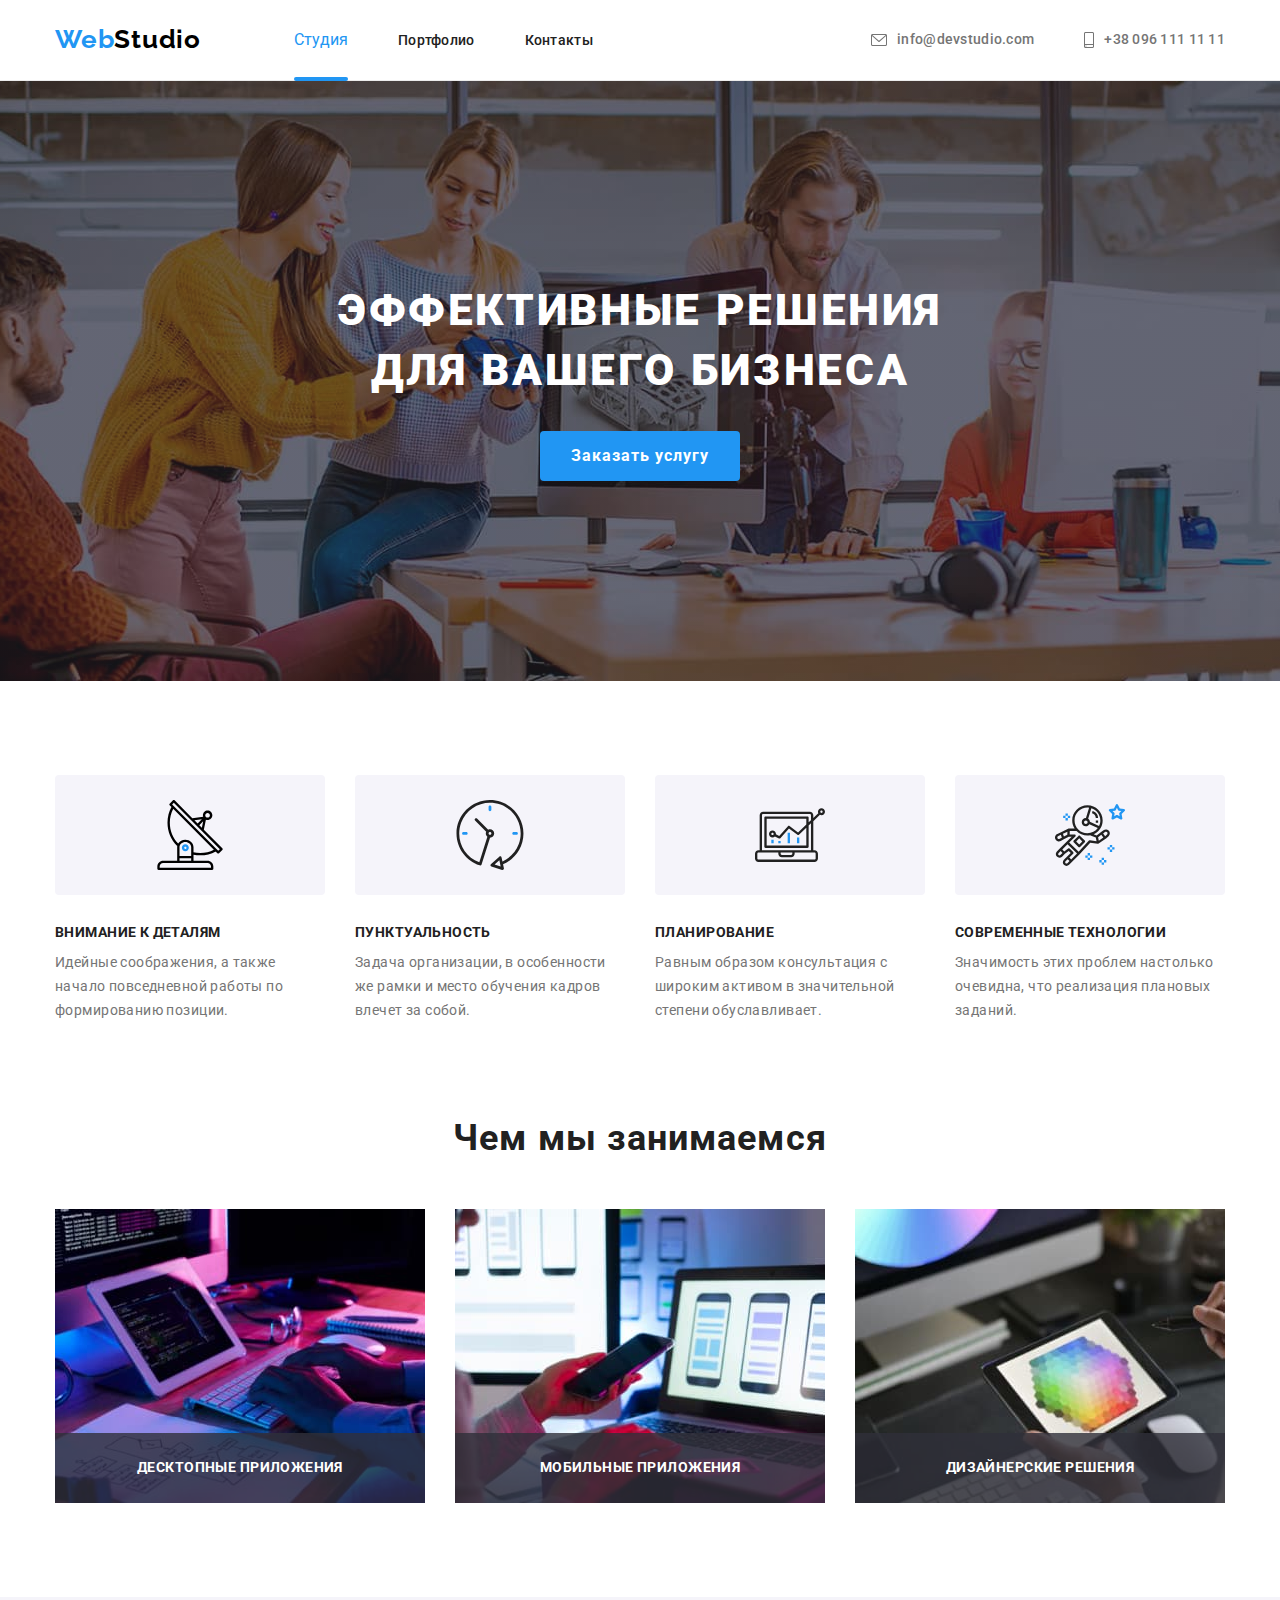
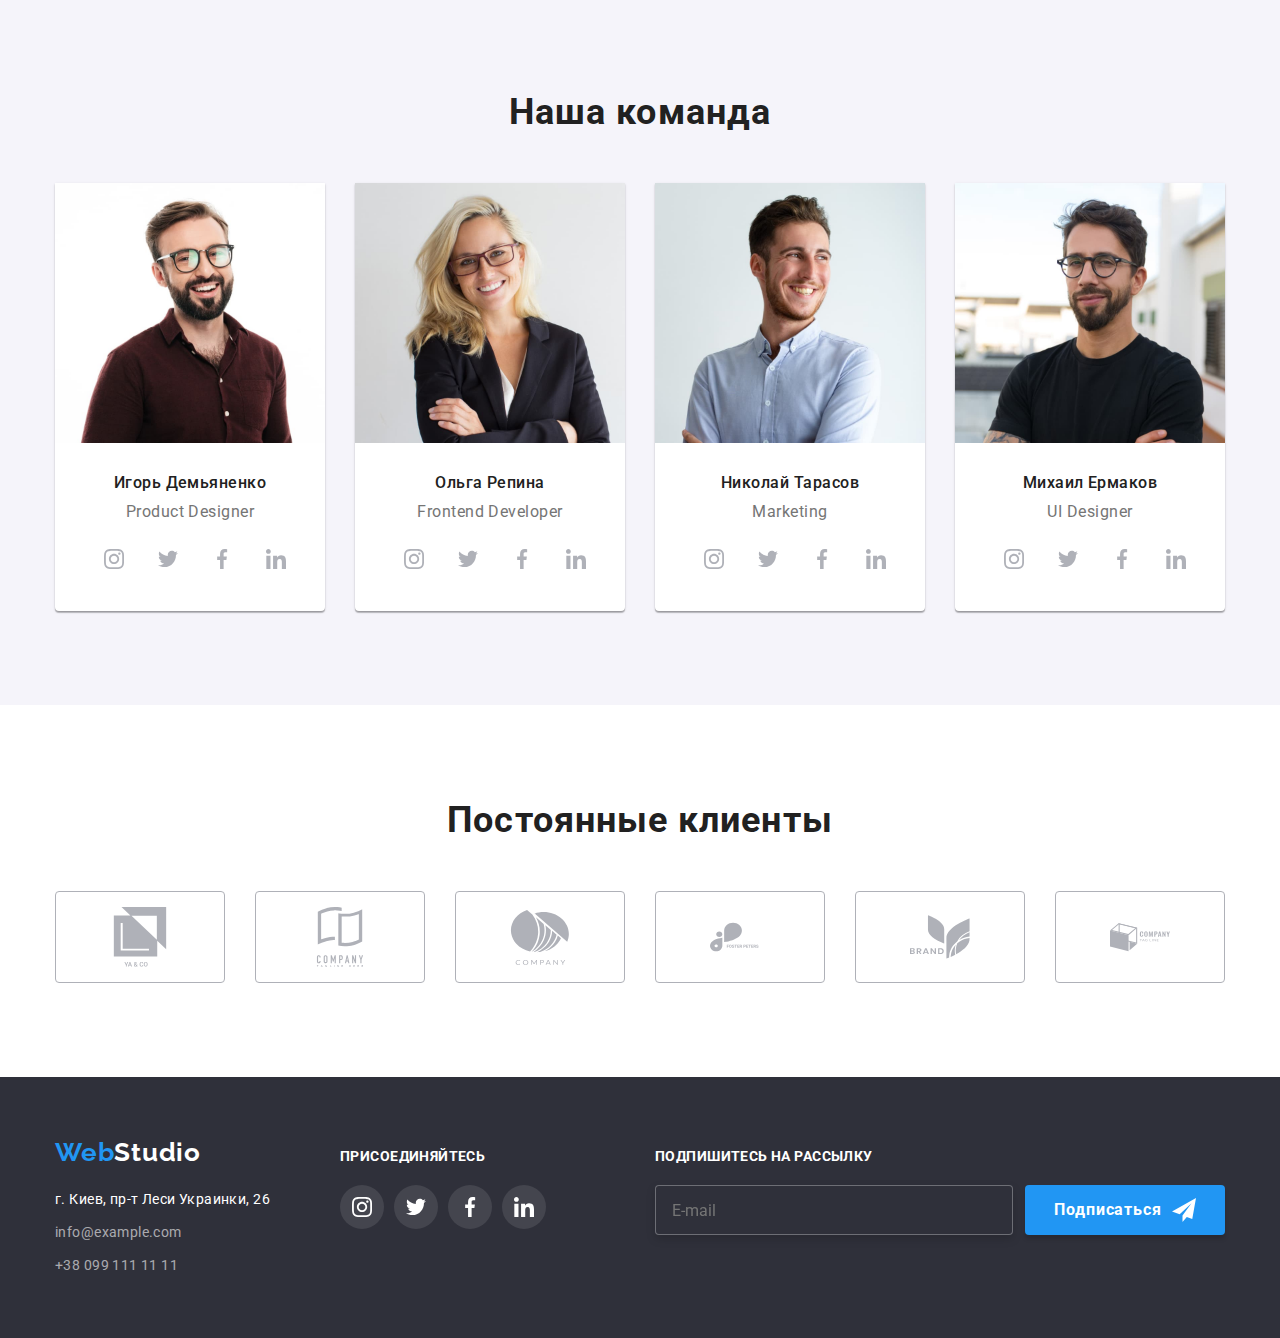
==== index.html @ eb30d634 "Домашнє завдання №6" ====
<!DOCTYPE html>
<html lang="ru">
<head>
    <meta charset="UTF-8">
    <meta http-equiv="X-UA-Compatible" content="IE=edge">
    <meta name="viewport" content="width=device-width, initial-scale=1.0">
    <link rel="preconnect" href="https://fonts.googleapis.com">
    <link rel="preconnect" href="https://fonts.gstatic.com" crossorigin>
    <link
        href="https://fonts.googleapis.com/css2?family=Raleway:wght@700&family=Roboto:wght@400;500;700;900&display=swap"
        rel="stylesheet">
    <title>Студия</title>
    <link rel="stylesheet" href="https://cdnjs.cloudflare.com/ajax/libs/modern-normalize/1.1.0/modern-normalize.min.css
        ">
    <link rel="stylesheet" href="./css/ctyle.css">
</head>
<body>
    <header class="header">
        <div class="container">
            <a href="" class="header-logo link">Web<span class="header-logo-studio link">Studio</span></a>
            <nav class="header-nav">
                <ul class="header-list list">
                    <li class="header-item"><a class="header-link-studio link" href="./index.html">Студия</a></li>
                    <li class="header-item"><a class="header-link link" href="./portfolio.html">Портфолио</a></li>
                    <li class="header-item"><a class="header-link link" href="">Контакты</a></li>
                </ul>
            </nav>
            <div class="header-contact">
                <ul class="header-list-contact list">
                    <li class="header-item-contact">
                        <a class="header-email-link link" href="mailto:info@devstudio.com"><svg class="header-email-icon" width="16" height="12">
                            <use href="./images/icons.svg#icon-envelope"></use>
                        </svg>info@devstudio.com</a>
                    </li>
                    <li class="header-item-contact">
                        <a class="header-tel-link link" href="tel:+380961111111"><svg class="header-tel-icon" width="10" height="16">
                            <use href="./images/icons.svg#icon-smartphone"></use>
                        </svg>+38 096 111 11 11</a>
                    </li>
                </ul>
            </div>
        </div>
    </header>
    <main>
        <section class="hero">
            <div class="container-hero">
                <h1 class="hero-slogan">Эффективные решения для вашего бизнеса</h1>
                <button type="button" class="hero-btn pointer" data-modal-open>Заказать услугу</button>
            </div>
        </section>
        <section class="text">
            <div class="container">
                <h2 class="visually-hidden">Наши особенности</h2>
                <ul class="text-list list">
                    <li class="text-item">
                        <div class="text-icon"><svg class="text-icon-svg" width="70" height="70">
                            <use href="./images/icons.svg#icon-antenna"></use>
                        </svg></div>
                        <h3 class="subtitle">Внимание к деталям</h3>
                        <p class="desc">
                            Идейные соображения, а также начало повседневной работы по формированию позиции.
                        </p>
                    </li>
                    <li class="text-item">
                        <div class="text-icon"><svg class="" width="70" height="70">
                            <use href="./images/icons.svg#icon-clock"></use>
                        </svg></div>
                        <h3 class="subtitle">Пунктуальность</h3>
                        <p class="desc">
                            Задача организации, в особенности же рамки и место обучения кадров влечет за собой.
                        </p>
                    </li>
                    <li class="text-item">
                        <div class="text-icon"><svg class="" width="70" height="70">
                            <use href="./images/icons.svg#icon-diagram"></use>
                        </svg></div>
                        <h3 class="subtitle">
                            Планирование
                        </h3>
                        <p class="desc">
                            Равным образом консультация с широким активом в значительной степени обуславливает.
                        </p>
                    </li>
                    <li class="text-item">
                        <div class="text-icon"><svg class="" width="70" height="70">
                            <use href="./images/icons.svg#icon-astronaut"></use>
                        </svg></div>
                        <h3 class="subtitle">
                            Современные технологии
                        </h3>
                        <p class="desc">
                            Значимость этих проблем настолько очевидна, что реализация плановых заданий.
                        </p>
                    </li>
                </ul>
            </div>
        </section>
        <section class="image">
            <div class="container">
                <h2 class="image-title">Чем мы занимаемся</h2>
                <ul class="image-list list">
                    <li class="image-item">
                        <div class="image-wrap">
                        <img src="./images/photo-img-1.jpg" alt="верстка" width="370" height="294">
                        <p class="image-top-text">Десктопные приложения</p>
                        </div>
                    </li>
                    <li class="image-item">
                        <div class="image-wrap">
                        <img src="./images/photo-img-2.jpg" alt="мобльные приложения" width="370" height="294">
                        <p class="image-top-text">Мобильные приложения</p>
                        </div>
                    </li>
                    <li class="image-item">
                        <div class="image-wrap">
                        <img src="./images/photo-img-3.jpg" alt="работа на планшете" width="370" height="294">
                        <p class="image-top-text">Дизайнерские решения</p>
                        </div>
                    </li> 
                </ul>
            </div>
        </section>
        <section class="command">
            <div class="container">
                <h2 class="command-title">Наша команда</h2>
                <ul class="command-list list">
                    <li class="command-item">
                        <img src="./images/photo-igor-img.jpg" alt="Игорь Демьяненко" width="270" height="260">
                        <div class="name-position">
                            <h3 class="name">Игорь Демьяненко</h3>
                            <p class="position" lang="en">Product Designer</p>
                            <ul class="command-soc-list list">
                                <li class="command-soc-item"><a href="" class="command-soc-link link">
                                    <svg class="command-soc-icon" width="20" height="20">
                                        <use href="./images/icons.svg#icon-instagram"></use>
                                    </svg>
                                </a></li>
                                <li class="command-soc-item"><a href="" class="command-soc-link link">
                                    <svg class="command-soc-icon" width="20" height="20">
                                        <use href="./images/icons.svg#icon-twitter"></use>
                                    </svg>
                                </a></li>
                                <li class="command-soc-item"><a href="" class="command-soc-link link">
                                    <svg class="command-soc-icon" width="20" height="20">
                                        <use href="./images/icons.svg#icon-facebook"></use>
                                    </svg>
                                </a></li>
                                <li class="command-soc-item"><a href="" class="command-soc-link link">
                                    <svg class="command-soc-icon" width="20" height="20">
                                        <use href="./images/icons.svg#icon-linkedin"></use>
                                    </svg>
                                </a></li>
                            </ul>
                        </div>
                    </li>
                    <li class="command-item">
                        <img src="./images/photo-olga-img.jpg" alt="Ольга Репина" width="270" height="260">
                        <div class="name-position">
                            <h3 class="name">Ольга Репина</h3>
                            <p class="position" lang="en">Frontend Developer</p>
                            <ul class="command-soc-list list">
                                <li class="command-soc-item"><a href="" class="command-soc-link link">
                                        <svg class="command-soc-icon" width="20" height="20">
                                            <use href="./images/icons.svg#icon-instagram"></use>
                                        </svg>
                                    </a></li>
                                <li class="command-soc-item"><a href="" class="command-soc-link link">
                                        <svg class="command-soc-icon" width="20" height="20">
                                            <use href="./images/icons.svg#icon-twitter"></use>
                                        </svg>
                                    </a></li>
                                <li class="command-soc-item"><a href="" class="command-soc-link link">
                                        <svg class="command-soc-icon" width="20" height="20">
                                            <use href="./images/icons.svg#icon-facebook"></use>
                                        </svg>
                                    </a></li>
                                <li class="command-soc-item"><a href="" class="command-soc-link link">
                                        <svg class="command-soc-icon" width="20" height="20">
                                            <use href="./images/icons.svg#icon-linkedin"></use>
                                        </svg>
                                    </a></li>
                            </ul>
                        </div>
                    </li>
                    <li class="command-item">
                        <img src="./images/photo-nikolaj-img.jpg" alt="Николай Тарасов" width="270" height="260">
                        <div class="name-position">
                            <h3 class="name">Николай Тарасов</h3>
                            <p class="position" lang="en" >Marketing</p>
                            <ul class="command-soc-list list">
                                <li class="command-soc-item"><a href="" class="command-soc-link link">
                                        <svg class="command-soc-icon" width="20" height="20">
                                            <use href="./images/icons.svg#icon-instagram"></use>
                                        </svg>
                                    </a></li>
                                <li class="command-soc-item"><a href="" class="command-soc-link link">
                                        <svg class="command-soc-icon" width="20" height="20">
                                            <use href="./images/icons.svg#icon-twitter"></use>
                                        </svg>
                                    </a></li>
                                <li class="command-soc-item"><a href="" class="command-soc-link link">
                                        <svg class="command-soc-icon" width="20" height="20">
                                            <use href="./images/icons.svg#icon-facebook"></use>
                                        </svg>
                                    </a></li>
                                <li class="command-soc-item"><a href="" class="command-soc-link link">
                                        <svg class="command-soc-icon" width="20" height="20">
                                            <use href="./images/icons.svg#icon-linkedin"></use>
                                        </svg>
                                    </a></li>
                            </ul>
                        </div>
                    </li>
                    <li class="command-item">
                        <img src="./images/photo-mihail-img.jpg" alt="Михаил Ермаков" width="270" height="260">
                        <div class="name-position">
                            <h3 class="name">Михаил Ермаков</h3>
                            <p class="position" lang="en">UI Designer</p>
                            <ul class="command-soc-list list">
                                <li class="command-soc-item"><a href="" class="command-soc-link link">
                                        <svg class="command-soc-icon" width="20" height="20">
                                            <use href="./images/icons.svg#icon-instagram"></use>
                                        </svg>
                                    </a></li>
                                <li class="command-soc-item"><a href="" class="command-soc-link link">
                                        <svg class="command-soc-icon" width="20" height="20">
                                            <use href="./images/icons.svg#icon-twitter"></use>
                                        </svg>
                                    </a></li>
                                <li class="command-soc-item"><a href="" class="command-soc-link link">
                                        <svg class="command-soc-icon" width="20" height="20">
                                            <use href="./images/icons.svg#icon-facebook"></use>
                                        </svg>
                                    </a></li>
                                <li class="command-soc-item"><a href="" class="command-soc-link link">
                                        <svg class="command-soc-icon" width="20" height="20">
                                            <use href="./images/icons.svg#icon-linkedin"></use>
                                        </svg>
                                    </a></li>
                            </ul>
                        </div>
                    </li>
                </ul>
            </div>
        </section>
        <section class="clients">
            <div class="container">
                <h2 class="clients-title">Постоянные клиенты</h2>
                <ul class="clients-list list">
                    <li class="clients-item"><a href="" class="client-link link">
                        <svg class="clients-icon" width="106" height="60">
                            <use href="./images/icons.svg#icon-group-1"></use>
                        </svg>
                        </a>
                    </li>
                    <li class="clients-item"><a href="" class="client-link link">
                        <svg class="clients-icon" width="106" height="60">
                            <use href="./images/icons.svg#icon-group-2"></use>
                        </svg>
                        </a>
                    </li>
                    <li class="clients-item"><a href="" class="client-link link">
                        <svg class="clients-icon" width="106" height="60">
                            <use href="./images/icons.svg#icon-group-3"></use>
                        </svg>
                        </a>
                    </li>
                    <li class="clients-item"><a href="" class="client-link link">
                        <svg class="clients-icon" width="106" height="60">
                            <use href="./images/icons.svg#icon-group-4"></use>
                        </svg>
                        </a>
                    </li>
                    <li class="clients-item"><a href="" class="client-link link">
                         <svg class="clients-icon" width="106" height="60">
                            <use href="./images/icons.svg#icon-group-5"></use>
                        </svg>
                        </a>
                    </li>
                    <li class="clients-item"><a href="" class="client-link link">
                        <svg class="clients-icon" width="106" height="60">
                            <use href="./images/icons.svg#icon-group-6"></use>
                        </svg>
                        </a>
                    </li>
                </ul> 
            </div>
        </section>
    </main>
    <footer class="footer">
        <div class="container">
            <div class="footer-container">
                <div class="footer-container-contacts">
                    <a href="" class="footer-logo link">Web<span class="footer-logo-studio link">Studio</span></a>
                    <address class="address">
                        <ul class="footer-list list">
                            <li class="footer-item-addres"><a class="footer-address link" href="">г. Киев, пр-т Леси Украинки, 26</a></li>
                            <li class="footer-item-email"><a class="footer-email link" href="mailto:info@example.com">info@example.com</a></li>
                            <li class="footer-item-tel"><a class="footer-tel link" href="tel:+380991111111">+38 099 111 11 11</a></li>
                        </ul>
                    </address>
                </div>
                <div class="footer-container-icon">
                    <strong class="footer-title">присоединяйтесь</strong>
                    <ul class="footer-list-icon list">
                        <li class="footer-item-icon">
                            <a href="" class="footer-link-icon">
                                <svg class="footer-icon" width="20" height="20"><use href="./images/icons.svg#icon-instagram"></use></svg>
                            </a>
                        </li>
                        <li class="footer-item-icon">
                            <a href="" class="footer-link-icon">
                                <svg class="footer-icon" width="20" height="20"><use href="./images/icons.svg#icon-twitter"></use></svg>
                            </a>
                        </li>
                        <li class="footer-item-icon">
                            <a href="" class="footer-link-icon">
                                <svg class="footer-icon" width="20" height="20"><use href="./images/icons.svg#icon-facebook"></use></svg>
                            </a>
                        </li>
                        <li class="footer-item-icon">
                            <a href="" class="footer-link-icon">
                                <svg class="footer-icon" width="20" height="20"><use href="./images/icons.svg#icon-linkedin"></use></svg>
                            </a>
                        </li>
                    </ul>
                </div>
                <div class="subscribe">
                    <strong class="subscribe-title">Подпишитесь на рассылку</strong>
                    <form class="subscribe-form">
                        <label class="subscribe-label">
                        <input type="email" name="email" placeholder="E-mail" class="email-form">
                        </label>
                        <button class="subscribe-button" type="submit">Подписаться
                            <svg class="subscribe-icon" width="24" height="24">
                                <use href="./images/icons.svg#icon-send"></use>
                            </svg>
                        </button>
                    </form>
                </div>
            </div>
        </div>
    </footer>
    <div class="backdrop is-hidden" data-modal>
        <div class="modal">
             <button type="button" class="modal-close-btn pointer" data-modal-close>
                <svg class="btn-close" width="18" height="18">
                    <use href="./images/icons.svg#icon-close"></use>
                </svg>
             </button>
             <p class="modal-title">Оставьте свои данные, мы вам перезвоним</p>
             <form class="modal-form">
                <label class="modal-label">Имя
                    <span class="modal-wrap">
                        <input type="text" class="modal-input" name="modal-name">
                        <svg class="imput-icon" width="18" height="18">
                            <use href="./images/icons.svg#icon-person-black"></use>
                        </svg>
                    </span>
                </label>
                <label class="modal-label">Телефон
                    <span class="modal-wrap">
                        <input type="text" class="modal-input" name="modal-name">
                        <svg class="imput-icon" width="18" height="18">
                            <use href="./images/icons.svg#icon-phone-black"></use>
                        </svg>
                    </span>
                </label>
                <label class="modal-label">Почта
                    <span class="modal-wrap">
                        <input type="text" class="modal-input" name="modal-name">
                        <svg class="imput-icon" width="18" height="18">
                            <use href="./images/icons.svg#icon-email-black"></use>
                        </svg>
                    </span>
                </label>
                <label class="modal-label">Комментарий
                    <textarea class="online-comment" name="modal-text" rows="6" placeholder="Введите текст"></textarea>
                </label>
                <div class="modal-field">
                    <input type="checkbox" name="agreement" id="agreement" class="input-check visually-hidden">
                    <label for="agreement" class="check-text">
                        <span class="check-icon-wrap">
                            <svg class="check-icon" width="11" height="8">
                                <use href="./images/icons.svg#icon-check"></use>
                            </svg>
                        </span>Соглашаюсь с рассылкой и принимаю&nbsp; <a href="">Условия договора</a></label>
                </div>
                <button type="submit" class="btn-submit">Отправить</button>
             </form>

        </div>
    </div>
    <script src="./js/modal.js"></script>
</body>
</html>
---- css/ctyle.css ----
html {
  box-sizing: border-box;
}

:root {
  --header-color: #FFFFFF;
  --title-color: #212121;
  --text-color: #757575;
  --btn-color: #212121;
  --link-color: #212121;
  --background-color: #2F303A;
  --accent-color: #2196F3;
  --border-color: #ECECEC;
}

p, h1, h2, h3, h4, h5, h6 {
  margin: 0;
}

.container {
  width: 1200px;
  padding-left: 15px;
  padding-right: 15px;
  margin: 0 auto;
}

ul {
  margin: 0;
  padding-left: 0;
}

body {
  font-family: Roboto, sans-serif;
  color: var(--link-color);
}

.list {
  margin: 0;
  padding: 0;
  list-style: none;
}

.link {
  text-decoration: none;
}

.pointer {
  cursor: pointer;  
}

img {
  display: block;
  max-width: 100%;
  height: auto;
}

/*-------HEADER-------*/

.header {
  width: 100%;
  background-color: var(--header-color);
  border-bottom: 1px solid #ECECEC;
}

.header-logo {
  font-family: 'Raleway', sans-serif;
  font-style: normal;
  font-weight: 700;
  font-size: 26px;
  line-height: 1.19;
  letter-spacing: 0.03em;
  color: var(--accent-color);
  padding-top: 24px;
  padding-bottom: 25px;
  margin-right: 93px;
}

.header-logo-studio {
  font-family: 'Raleway', sans-serif;
  font-style: normal;
  font-weight: 700;
  font-size: 26px;
  line-height: 1.19;
  letter-spacing: 0.03em;
  color: black;
  padding-top: 24px;
  padding-bottom: 25px;
}

.header .container {
  display: block;
  display: flex;
  align-items: center;
}

.header-nav {
  display: block;
  display: flex;
  align-items: center;
}

.header-list{
  display: block;
  display: flex;
}

.header-link-studio {
  color: var(--accent-color);
  padding-top: 32px;
  padding-bottom: 32px;
  transition: color 250ms cubic-bezier(.4, 0, .2, 1);
} 

.header-link {
  font-weight: 500;
  font-size: 14px;
  line-height: 1.14;
  letter-spacing: 0.02em;
  color: var(--link-color);
  padding-top: 32px;
  padding-bottom: 32px;
  transition: color 250ms cubic-bezier(.4, 0, .2, 1);
}

.header-contact {
  display: block;
  display: flex;
  align-items: center;
}

.header-item:not(:last-child) {
  margin-right: 50px;
}

.header-item {
  position: relative;
}

.header-link-studio::after {
  content: "";
  position: absolute;
  bottom: -32px;
  display: block;
  width: 100%;
  height: 4px;
  border-radius: 4px;
  background-color: var(--accent-color);
}

.header-link:hover,
.header-link:focus {
  color: var(--accent-color);
  transition: color 250ms cubic-bezier(.4, 0, .2, 1);
}

.header-contact {
  margin-left: auto;
}

.header-list-contact {
  display: block;
  display: flex;
  align-items: center;
}

.header-item-contact {
  display: block;
  display: flex;
  align-items: center;
}

.header-link-contact {
  color: #757575;
}

.header-email-icon {
  margin-right: 10px;
  fill: currentColor;
}

.header-tel-icon {
  margin-right: 10px;
  fill: currentColor;
}

.header-email-link {
  font-weight: 500;
  font-size: 14px;
  line-height: 1.14;
  letter-spacing: 0.02em;
  color: var(--text-color);
  display: flex;
  align-items: center;
  padding-top: 32px;
  padding-bottom: 32px;
  transition: color 250ms cubic-bezier(.4, 0, .2, 1);
}


.header-email-link:hover,
.header-email-link:focus {
  color: var(--accent-color);
  transition: color 250ms cubic-bezier(.4, 0, .2, 1);
}

.header-tel-link {
  font-weight: 500;
  font-size: 14px;
  line-height: 1.14;
  letter-spacing: 0.02em;
  color: var(--text-color);
  display: flex;
  align-items: center;
  padding-top: 32px;
  padding-bottom: 32px;
  transition: color 250ms cubic-bezier(.4, 0, .2, 1);
}

.header-item-contact {
  margin-left: 50px;
}

.header-tel-link:hover,
.header-tel-link:focus {
  color: var(--accent-color);
  transition: color 250ms cubic-bezier(.4, 0, .2, 1);
}

/*-------HERO-------*/

.hero {
  background: var(--background-color);
  padding-top: 200px;
  padding-bottom: 200px;
  background-image: linear-gradient(rgba(47, 48, 58, 0.4),
  rgba(47, 48, 58, 0.4)),
  url(../images/hero-img.jpg);
  background-repeat: no-repeat;
  background-position: center;
  background-size: cover;
  max-width: 1600px;
  height: 600px;
  margin: 0 auto;
}

.container-hero {
  text-align: center;
  width: 696px;
  margin: 0 auto;
}

.hero-slogan {
  font-weight: 900;
  font-size: 44px;
  line-height: 1.36;
  letter-spacing: 0.06em;
  text-transform: uppercase;
  color: var(--header-color);
  margin-bottom: 30px;
}

.hero-btn {
  font-family: inherit;
  font-weight: 700;
  font-size: 16px;
  line-height: 1.88;
  letter-spacing: 0.06em;
  color: var(--header-color);
  background: var(--accent-color);
  min-width: 200px;
  height: 50px;
  border-radius: 4px;
  border: 0px;
}

/*-------TEXT-------*/

.visually-hidden {
  position: absolute;
  white-space: nowrap;
  width: 1px;
  height: 1px;
  overflow: hidden;
  border: 0;
  padding: 0;
  clip: rect(0 0 0 0);
  clip-path: inset(50%);
  margin: -1px;
}

.text {
  padding-top: 94px;
  padding-bottom: 94px;
}

.text-list {
  display: flex;
}

.text-item:not(:last-child) {
  margin-right: 30px;
}

.text-item {
  min-width: 270px;
}

.text-icon {
  display: flex;
  justify-content: center;
  align-items: center;
  margin-bottom: 30px;
  width: 270px;
  height: 120px;
  background-color: #F5F4FA;
  border-radius: 4px;
}

.subtitle {
  font-weight: 700;
  font-size: 14px;
  line-height: 1.14;
  letter-spacing: 0.03em;
  text-transform: uppercase;
  color: var(--title-color);
  margin-bottom: 10px;
}

.desc {
  font-size: 14px;
  line-height: 1.71;
  letter-spacing: 0.03em;
  color: var(--text-color);
}

/*-------IMAGE-------*/

.image {
  padding-bottom: 94px;
}

.image-title {
  font-weight: 700;
  font-size: 36px;
  line-height: 1.17;
  letter-spacing: 0.03em;  
  color: var(--title-color);
  text-align: center;
  margin-bottom: 50px;
}

.image-list {
  display: flex;
}

.image-item:not(:last-child) {
  margin-right: 30px;
}

.image-wrap {
  position: relative;
  overflow: hidden;
}

.image-top-text {
  position: absolute;
  bottom: 0;
  font-weight: 700;
  font-size: 14px;
  line-height: 1.4;
  width: 370px;
  height: 70px;
  display: flex;
  justify-content: center;
  align-items: center;
  letter-spacing: 0.03em;
  text-transform: uppercase;
  background-color: rgba(47, 48, 58, 0.8);;
  color: #FFFFFF;
}

/*-------COMMAND-------*/

.command {
  background: #F5F4FA;
  padding-top: 94px;
  padding-bottom: 94px;
}

.command-item {
  background-color: var(--header-color);
  box-shadow: 0px 1px 3px rgba(0, 0, 0, 0.12), 0px 1px 1px rgba(0, 0, 0, 0.14), 0px 2px 1px rgba(0, 0, 0, 0.2);
  border-radius: 0px 0px 4px 4px;
}

.command-title {
  font-weight: 700;
  font-size: 36px;
  line-height: 1.17;
  letter-spacing: 0.03em;
  color: var(--title-color);
  text-align: center;
  margin-bottom: 50px;
}

.command-list {
  display: flex;
}

.command-item:not(:last-child) {
  margin-right: 30px;
}

.name-position {
  text-align: center;
  padding-top: 30px;
  padding-bottom: 30px;
}

.name {
  font-weight: 500;
  font-size: 16px;
  line-height: 1.19;
  letter-spacing: 0.03em;
  color: var(--title-color);
  margin-bottom: 10px;
}

.position {
  font-size: 16px;
  line-height: 1.19;
  letter-spacing: 0.03em;   
  color: var(--text-color);
  margin-bottom: 16px;
}

.command-soc-list {
  display: flex;
  justify-content: center;
}

.command-soc-item {
  width: 44px; 
  height: 44px;
  margin-left: 10px;
}

.command-soc-item :first-child {
  margin-left: 0;
}

.command-soc-link {
  display: flex;
  align-items: center;
  justify-content: center;
  width: 100%;
  height: 100%;
  border-radius: 50%;
  color: #AFB1B8;
  transition: background-color 250ms cubic-bezier(.4, 0, .2, 1), color 250ms cubic-bezier(.4, 0, .2, 1);
}

.command-soc-icon {
  fill: currentColor;
}

.command-soc-link:hover,
.command-soc-link:focus {
  background-color: var(--accent-color);
  color: var(--header-color);
  transition: background-color 250ms cubic-bezier(.4, 0, .2, 1), color 250ms cubic-bezier(.4, 0, .2, 1);
}

/*-------CLIENTS-------*/

.clients {
  padding-top: 94px;
  padding-bottom: 94px;
}

.clients-title {
  font-weight: 700;
  font-size: 36px;
  line-height: 1.17;
  text-align: center;
  letter-spacing: 0.03em;
  color: var(--title-color);
  margin-bottom: 50px;
}

.clients-list {
  display: flex;
}

.clients-item:not(:last-child) {
  margin-right: 30px;
}

.client-link {
  width: 170px;
  height: 92px;
  display: flex;
  justify-content: center;
  align-items: center;
  border: 1px solid #AFB1B8;
  border-radius: 4px;
  color: #AFB1B8;
  transition: color 250ms cubic-bezier(.4, 0, .2, 1), border 250ms cubic-bezier(.4, 0, .2, 1);
}

.clients-icon {
  fill: currentColor;
}

.client-link:hover,
.client-link:focus {
 color: var(--accent-color);
 border-color: var(--accent-color);
 transition: color 250ms cubic-bezier(.4, 0, .2, 1), border-color 250ms cubic-bezier(.4, 0, .2, 1);
}


/*-------FOOTER-------*/

.footer {
  background: var(--background-color);
  padding-top: 60px;
  padding-bottom: 60px;
}

.footer-container {
  display: flex;
  align-items: baseline;
}

.footer-logo {
  font-family: 'Raleway', sans-serif;
  font-style: normal;
  font-weight: 700;
  font-size: 26px;
  line-height: 1.19;
  letter-spacing: 0.03em;
  color: var(--accent-color);
}

.footer-logo-studio {
  font-family: 'Raleway', sans-serif;
  font-style: normal;
  font-weight: 700;
  font-size: 26px;
  line-height: 1.19;
  letter-spacing: 0.03em;
  color: var(--header-color);
}

.address {
  margin-top: 20px;
}

.footer-item-addres {
  margin-bottom: 9px;
}

.footer-address {
  font-style: normal;
  font-size: 14px;
  line-height: 1.71;
  letter-spacing: 0.03em;    
  color: var(--header-color);
  transition: color 250ms cubic-bezier(.4, 0, .2, 1);
}

.footer-address:hover,
.footer-address:focus {
  color: var(--accent-color);
  transition: color 250ms cubic-bezier(.4, 0, .2, 1);
}

.footer-email {
  font-style: normal; 
  font-size: 14px;
  line-height: 1.71;
  letter-spacing: 0.03em;
  color: rgba(255, 255, 255, 0.6);
  transition: color 250ms cubic-bezier(.4, 0, .2, 1);
}

.footer-item-email {
  margin-bottom: 9px;
}

.footer-email:hover,
.footer-email:focus {
  color: var(--accent-color);
  transition: color 250ms cubic-bezier(.4, 0, .2, 1);
}

.footer-tel {
  font-style: normal;  
  font-size: 14px;
  line-height: 1.71;
  letter-spacing: 0.03em;
  color: rgba(255, 255, 255, 0.6);
  transition: color 250ms cubic-bezier(.4, 0, .2, 1);
}


.footer-tel:hover,
.footer-tel:focus {
  color: var(--accent-color);
  transition: color 250ms cubic-bezier(.4, 0, .2, 1);
}

.footer-container-contacts {
  margin-right: 70px;
}

.footer-title {
  font-weight: 700;
  font-size: 14px;
  line-height: 1.14;
  letter-spacing: 0.03em;
  display: block;
  text-transform: uppercase;
  color: #FFFFFF;
  margin-bottom: 20px;
}


.footer-list-icon {
  display: flex;
}

.footer-item-icon {
  width: 44px;
  height: 44px;
  margin-right: 10px;
}

.footer-item-icon :first-child {
  margin-right: 0;
}

.footer-link-icon {
  display: flex;
  align-items: center;
  justify-content: center;
  width: 100%;
  height: 100%;
  border-radius: 50%;
  background-color: rgba(255, 255, 255, 0.1);
  color: var(--header-color);
  transition: background-color 250ms cubic-bezier(.4, 0, .2, 1);
}

.footer-icon {
  fill: currentColor;
}

.footer-link-icon:hover,
.footer-link-icon:focus {
  background-color: var(--accent-color);
  transition: background-color 250ms cubic-bezier(.4, 0, .2, 1);
}

.subscribe {
  display: block;
  margin-left: auto;
}

.subscribe-title {
  display: block;
  font-weight: 700;
  font-size: 14px;
  line-height: 1.14;
  letter-spacing: 0.03em;
  text-transform: uppercase;
  color: var(--header-color);
  margin-bottom: 20px;
}

.subscribe-form {
  display: flex;
  align-items: flex-end;
}

.subscribe-label {
  margin-right: 12px;
}

.email-form {
  width: 358px;
  height: 50px;
  background-color: #2F303A;
  border: 1px solid rgba(255, 255, 255, 0.3);
  filter: drop-shadow(0px 4px 4px rgba(0, 0, 0, 0.15));
  border-radius: 4px;
  padding: 15px 16px;
}

.subscribe-button {
  display: flex;
  align-items: center;
  justify-content: center;
  padding: 0;
  width: 200px;
  height: 50px;
  font-weight: 700;
  font-size: 16px;
  line-height: 1.88;
  letter-spacing: 0.06em;
  color: var(--header-color);
  cursor: pointer;
  background: var(--accent-color);
  box-shadow: 0px 4px 4px rgba(0, 0, 0, 0.15);
  border-radius: 4px;
  border: 0;
  transition: color 250ms cubic-bezier(.4, 0, .2, 1);
}

.subscribe-icon {
  margin-left: 10px;
}

/*-------MODAL-------*/

.backdrop {
  position: fixed;
  top: 0;
  left: 0;
  width: 100%;
  height: 100%;
  background-color: rgba(0, 0, 0, 0.2);
  transition: opacity 250ms linear, visibility 250ms linear;
}

.backdrop.is-hidden .modal {
  transform: translate(-50%, -50%) scale(0);
}

.modal {
  position: absolute;
  top: 50%;
  left: 50%;
  transform: translate(-50%, -50%) scale(1);
  width: 528px;
  min-height: 581px;
  border-radius: 4px;
  background-color: var(--header-color);
  transition: transform 250ms linear;
  color: #000000;
  padding: 40px;
}

.modal-title {
  font-weight: 700;
  font-size: 20px;
  line-height: 1.15;
  text-align: center;
  letter-spacing: 0.03em;
  color: #212121;
}

.modal-form {
  display: flex;
  flex-direction: column;
  margin-top: 12px;
}

.modal-label {
  display: flex;
  flex-direction: column;
  font-size: 12px;
  line-height: 1.16;
  letter-spacing: 0.01em;
  color: var(--text-color);
}

.modal-label:not(:first-child) {
  margin-top: 10px;
}

.modal-wrap {
  display: inline-block;
  position: relative;
  margin-top: 4px;
  color: var(--link-color);
}

.imput-icon {
  position: absolute;
  top: 11px;
  left: 12px;
  fill: currentColor;
}

.online-comment {
  width: 100%;
  border: 1px solid rgba(33, 33, 33, 0.2);
  border-radius: 4px;
  resize: none;
  font-size: 12px;
  line-height: 1.16;
  letter-spacing: 0.01em;
  padding: 12px 16px;
  margin-top: 4px;
  outline: transparent;
}

.online-comment:focus {
  border-color: var(--accent-color);
}

.modal-input {
  width: 100%;
  height: 40px;
  border: 1px solid rgba(33, 33, 33, 0.2);
  border-radius: 4px;
  background-color: transparent;
  cursor: pointer;
  padding: 12px 42px;
  transition: border-color 250ms cubic-bezier(.4, 0, .2, 1);
  outline: transparent;
}

.modal-input:focus {
  border-color: var(--accent-color);
}

.modal-input:focus + .imput-icon {
  fill: var(--accent-color);
}

.modal-field {
  margin-top: 20px;
}

.check-text {
  font-size: 14px;
  line-height: 1.71;
  letter-spacing: 0.03em;
  color: var(--text-color);
  display: flex;
  align-items: center;
  position: relative;
}

.check-text span {
  width: 16px;
  height: 15px;
  border: 1px solid var(--link-color);
  margin-right: 5px;
  display: flex;
  align-items: center;
  justify-content: center;
}

.check-text a {
  font-size: 14px;
  line-height: 1.71;
  letter-spacing: 0.03em;
  color: var(--accent-color);
}

.check-icon {
  fill: transparent;
}

.input-check:checked + .check-text span {
  background-color: var(--accent-color);
  border: none;
}

.input-check:checked + .check-text .check-icon {
  fill: var(--header-color);
}

.btn-submit {
  width: 200px;
  height: 50px;
  background: var(--accent-color);
  box-shadow: 0px 4px 4px rgba(0, 0, 0, 0.15);
  border-radius: 4px;
  border: 0;
  font-weight: 700;
  font-size: 16px;
  line-height: 1.88;
  cursor: pointer;
  align-self: center;
  text-align: center;
  letter-spacing: 0.06em;
  color: var(--header-color);
  margin-top: 30px;
}

.modal-close-btn {
  position: absolute;
  right: 8px;
  top: 8px;
  width: 30px;
  height: 30px;
  border-radius: 50%;
  background-color: var(--header-color);
  border: 1px solid rgba(0, 0, 0, 0.1);
  display: flex;
  align-items: center;
  justify-content: center;
  color: #000000;;
}

.btn-close {
  fill: currentColor;
  transition: color 250ms cubic-bezier(.4, 0, .2, 1);
}

.btn-close:hover,
.btn-close:focus {
  color: var(--accent-color);
  transition: color 250ms cubic-bezier(.4, 0, .2, 1);
}

.is-hidden {
  opacity: 0;
  visibility: hidden;
  pointer-events: none;
}

.no-scroll {
  overflow: hidden;
}
/*-------PORTFOLIO-------*/

/*-------HEADER-------*/

.header {
  border-bottom: 1px solid #ECECEC;
}

.header-logo {
  font-family: 'Raleway', sans-serif;
  font-style: normal;
  font-weight: 700;
  font-size: 26px;
  line-height: 1.19;
  letter-spacing: 0.03em;
  color: var(--accent-color);
  padding-top: 24px;
  padding-bottom: 25px;
  margin-right: 93px;
}

.header-logo-studio {
  font-family: 'Raleway', sans-serif;
  font-style: normal;
  font-weight: 700;
  font-size: 26px;
  line-height: 1.19;
  letter-spacing: 0.03em;
  color: black;
  padding-top: 24px;
  padding-bottom: 25px;
}

.header .container {
  display: block;
  display: flex;
  align-items: center;
}

.header-nav {
  display: block;
  display: flex;
  align-items: center;
}

.header-list {
  display: block;
  display: flex;
}

.header-link-portfolio {
  color: var(--accent-color);
  padding-top: 32px;
  padding-bottom: 32px;
}

.header-item {
  position: relative;
}

.header-link-portfolio::after {
  content: "";
  position: absolute;
  bottom: -32px;
  display: block;
  width: 100%;
  height: 4px;
  border-radius: 4px;
  background-color: var(--accent-color);
  }

.header-link {
  font-weight: 500;
  font-size: 14px;
  line-height: 1.14;
  letter-spacing: 0.02em;
  color: var(--link-color);
  padding-top: 32px;
  padding-bottom: 32px;
  transition: color 250ms cubic-bezier(.4, 0, .2, 1);
}

.header-list-contact {
  display: block;
  display: flex;
  align-items: center;
}

.header-item:not(:last-child) {
  margin-right: 50px;
}

.header-link-contact {
  display: flex;
  align-items: center;
}

.header-link-contact:hover,
.header-link-contact:focus {
  color: var(--accent-color);
  transition: color 250ms cubic-bezier(.4, 0, .2, 1);
}

.header-link:hover,
.header-link:focus {
  color: var(--accent-color);
  transition: color 250ms cubic-bezier(.4, 0, .2, 1);
}

.header-contact {
  margin-left: auto;
}

.header-item-contact {
  display: block;
  display: flex;
  align-items: center;
  color: #757575;
}

.header-email-icon {
  fill: currentColor;
}

.header-tel-icon {
  fill: currentColor;
}

.header-email-icon:hover,
.header-email-icon:focus {
  color: var(--accent-color);
}

.header-tel-icon:hover,
.header-tel-icon:focus {
  color: var(--accent-color);
}

.header-email {
  font-weight: 500;
  font-size: 14px;
  line-height: 1.14;
  letter-spacing: 0.02em;
  color: var(--text-color);
  padding-top: 32px;
  padding-bottom: 32px;
  transition: color 250ms cubic-bezier(.4, 0, .2, 1);
}

.header-email:hover,
.header-email:focus {
  color: var(--accent-color);
  transition: color 250ms cubic-bezier(.4, 0, .2, 1);
}

.header-tel {
  font-weight: 500;
  font-size: 14px;
  line-height: 1.14;
  letter-spacing: 0.02em;
  color: var(--text-color);
  padding-top: 32px;
  padding-bottom: 32px;
  transition: color 250ms cubic-bezier(.4, 0, .2, 1);
}

.header-item-contact {
  margin-left: 50px;
}

.header-tel:hover,
.header-tel:focus {
  color: var(--accent-color);
  transition: color 250ms cubic-bezier(.4, 0, .2, 1);
}

/*-------PORTFOLIO-------*/

.portfplio {
  padding-top: 94px;
  padding-bottom: 94px;
}

.filter-list {
  display: flex;
  justify-content: center;
  margin-bottom: 50px;
}

.filter-item:not(:last-child) {
  margin-right: 8px;
}

.filter-btn-all {
  font-weight: 500;
  font-size: 16px;
  line-height: 1.63;
  letter-spacing: 0.03em;
  color: var(--btn-color);
  background: #F5F4FA;
  min-width: 73px;
  height: 38px;
  padding: 6px 22px 6px 22px;
  border-radius: 4px;
  border: 0px;
  transition: background-color 250ms cubic-bezier(.4, 0, .2, 1), color 250ms cubic-bezier(.4, 0, .2, 1), box-shadow 250ms cubic-bezier(.4, 0, .2, 1);
}



.filter-btn-web {
  font-weight: 500;
  font-size: 16px;
  line-height: 1.63;
  letter-spacing: 0.03em;
  color: var(--btn-color);
  background: #F5F4FA;
  min-width: 128px;
  height: 38px;
  padding: 6px 22px 6px 22px;
  border-radius: 4px;
  border: 0px;
  transition: background-color 250ms cubic-bezier(.4, 0, .2, 1), color 250ms cubic-bezier(.4, 0, .2, 1), box-shadow 250ms cubic-bezier(.4, 0, .2, 1);
}

.filter-btn-applic {
  font-weight: 500;
  font-size: 16px;
  line-height: 1.63;
  letter-spacing: 0.03em;
  color: var(--btn-color);
  background: #F5F4FA;
  min-width: 145px;
  height: 38px;
  padding: 6px 22px 6px 22px;
  border-radius: 4px;
  border: 0px;
  transition: background-color 250ms cubic-bezier(.4, 0, .2, 1), color 250ms cubic-bezier(.4, 0, .2, 1), box-shadow 250ms cubic-bezier(.4, 0, .2, 1);
}

.filter-btn-design {
  font-weight: 500;
  font-size: 16px;
  line-height: 1.63;
  letter-spacing: 0.03em;
  color: var(--btn-color);
  background: #F5F4FA;
  min-width: 103px;
  height: 38px;
  padding: 6px 22px 6px 22px;
  border-radius: 4px;
  border: 0px;
  transition: background-color 250ms cubic-bezier(.4, 0, .2, 1), color 250ms cubic-bezier(.4, 0, .2, 1), box-shadow 250ms cubic-bezier(.4, 0, .2, 1);
}

.filter-btn-marketing {
  font-weight: 500;
  font-size: 16px;
  line-height: 1.63;
  letter-spacing: 0.03em;
  color: var(--btn-color);
  background: #F5F4FA;
  min-width: 130px;
  height: 38px;
  padding: 6px 22px 6px 22px;
  border-radius: 4px;
  border: 0px;
  transition: background-color 250ms cubic-bezier(.4, 0, .2, 1), color 250ms cubic-bezier(.4, 0, .2, 1), box-shadow 250ms cubic-bezier(.4, 0, .2, 1);
}

.filter-btn-all:hover,
.filter-btn-all:focus {
  color: var(--header-color);
  background: var(--accent-color);
  box-shadow: 0px 3px 1px rgba(0, 0, 0, 0.1), 0px 1px 2px rgba(0, 0, 0, 0.08), 0px 2px 2px rgba(0, 0, 0, 0.12);
  transition: background-color 250ms cubic-bezier(.4, 0, .2, 1), color 250ms cubic-bezier(.4, 0, .2, 1), box-shadow 250ms cubic-bezier(.4, 0, .2, 1);
}

.filter-btn-web:hover,
.filter-btn-web:focus {
  color: var(--header-color);
  background: var(--accent-color);
  box-shadow: 0px 3px 1px rgba(0, 0, 0, 0.1), 0px 1px 2px rgba(0, 0, 0, 0.08), 0px 2px 2px rgba(0, 0, 0, 0.12);
  transition: background-color 250ms cubic-bezier(.4, 0, .2, 1), color 250ms cubic-bezier(.4, 0, .2, 1), box-shadow 250ms cubic-bezier(.4, 0, .2, 1);
}

.filter-btn-applic:hover,
.filter-btn-applic:focus {
  color: var(--header-color);
  background: var(--accent-color);
  box-shadow: 0px 3px 1px rgba(0, 0, 0, 0.1), 0px 1px 2px rgba(0, 0, 0, 0.08), 0px 2px 2px rgba(0, 0, 0, 0.12);
  transition: background-color 250ms cubic-bezier(.4, 0, .2, 1), color 250ms cubic-bezier(.4, 0, .2, 1), box-shadow 250ms cubic-bezier(.4, 0, .2, 1);
}

.filter-btn-design:hover,
.filter-btn-design:focus {
  color: var(--header-color);
  background: var(--accent-color);
  box-shadow: 0px 3px 1px rgba(0, 0, 0, 0.1), 0px 1px 2px rgba(0, 0, 0, 0.08), 0px 2px 2px rgba(0, 0, 0, 0.12);
  transition: background-color 250ms cubic-bezier(.4, 0, .2, 1), color 250ms cubic-bezier(.4, 0, .2, 1), box-shadow 250ms cubic-bezier(.4, 0, .2, 1);
}

.filter-btn-marketing:hover,
.filter-btn-marketing:focus {
  color: var(--header-color);
  background: var(--accent-color);
  box-shadow: 0px 3px 1px rgba(0, 0, 0, 0.1), 0px 1px 2px rgba(0, 0, 0, 0.08), 0px 2px 2px rgba(0, 0, 0, 0.12);
  transition: background-color 250ms cubic-bezier(.4, 0, .2, 1), color 250ms cubic-bezier(.4, 0, .2, 1), box-shadow 250ms cubic-bezier(.4, 0, .2, 1);
}

.projects-list {
  display: flex;
  flex-wrap: wrap;
  margin: -15px;
  margin-bottom: 0px;
}

.projects-link:hover .projects-top-text {
  transform: translateY(0);
}

.projects-link:focus .projects-top-text {
  transform: translateY(0);
}

.projects-top-wrap {
  position: relative;
  overflow: hidden;
  width: 370px;
  height: 294px;
}

.projects-top-text {
  position: absolute;
  top: 0;
  font-size: 18px;
  line-height: 1.56;
  letter-spacing: 0.03em;
  color: var(--header-color);
  background-color: rgba(33, 150, 243, 0.9);
  padding: 63px 23px;
  transform: translateY(101%);
  transition: transform 250ms linear;
}

.projects-item {
  flex-basis: calc(100% / 3 - 30px);
  margin: 15px;
}

.projects-link {
  display: block;
  transition: box-shadow 250ms cubic-bezier(.4, 0, .2, 1);
}

.projects-link:hover,
.projects-link:focus {
  box-shadow: 0px 1px 1px rgba(0, 0, 0, 0.12), 0px 4px 4px rgba(0, 0, 0, 0.06), 1px 4px 6px rgba(0, 0, 0, 0.16);
  transition: box-shadow 250ms cubic-bezier(.4, 0, .2, 1);
}

.projects-title-subtitle {
  padding: 20px 24px 20px 24px;
  border: 1px solid #EEEEEE;
  border-top: 0px;
}

.projects-title {
  font-weight: 700;
  font-size: 18px;
  line-height: 2;
  color: var(--title-color);
  margin-bottom: 4px;
}

.projects-subtitle {
  font-size: 16px;
  line-height: 1.88;
  letter-spacing: 0.03em;
  color: var(--text-color); 
}

/*-------FOOTER-------*/

.footer {
  background: var(--background-color);
  padding-top: 60px;
  padding-bottom: 60px;
}

.footer-container {
  display: flex;
  align-items: baseline;
}

.footer-logo {
  font-family: 'Raleway', sans-serif;
  font-style: normal;
  font-weight: 700;
  font-size: 26px;
  line-height: 1.19;
  letter-spacing: 0.03em;
  color: var(--accent-color);
}

.footer-logo-studio {
  font-family: 'Raleway', sans-serif;
  font-style: normal;
  font-weight: 700;
  font-size: 26px;
  line-height: 1.19;
  letter-spacing: 0.03em;
  color: var(--header-color);
}

.address {
  margin-top: 20px;
}

.footer-item-addres {
  margin-bottom: 9px;
}

.footer-address {
  font-style: normal;
  font-size: 14px;
  line-height: 1.71;
  letter-spacing: 0.03em;
  color: var(--header-color);
  transition: color 250ms cubic-bezier(.4, 0, .2, 1);
}

.footer-address:hover,
.footer-address:focus {
  color: var(--accent-color);
  transition: color 250ms cubic-bezier(.4, 0, .2, 1);
}

.footer-email {
  font-style: normal;
  font-size: 14px;
  line-height: 1.71;
  letter-spacing: 0.03em;
  color: rgba(255, 255, 255, 0.6);
  transition: color 250ms cubic-bezier(.4, 0, .2, 1);
}

.footer-item-email {
  margin-bottom: 9px;
}

.footer-email:hover,
.footer-email:focus {
  color: var(--accent-color);
  transition: color 250ms cubic-bezier(.4, 0, .2, 1);
}

.footer-tel {
  font-style: normal;
  font-size: 14px;
  line-height: 1.71;
  letter-spacing: 0.03em;
  color: rgba(255, 255, 255, 0.6);
  transition: color 250ms cubic-bezier(.4, 0, .2, 1);
}


.footer-tel:hover,
.footer-tel:focus {
  color: var(--accent-color);
  transition: color 250ms cubic-bezier(.4, 0, .2, 1);
}

.footer-container-contacts {
  margin-right: 70px;
}

.footer-title {
  font-weight: 700;
  font-size: 14px;
  line-height: 1.14;
  letter-spacing: 0.03em;
  display: block;
  text-transform: uppercase;
  color: #FFFFFF;
  margin-bottom: 20px;
}


.footer-list-icon {
  display: flex;
}

.footer-item-icon {
  width: 44px;
  height: 44px;
  margin-right: 10px;

}

.footer-item-icon :first-child {
  margin-right: 0;
}

.footer-link-icon {
  display: flex;
  align-items: center;
  justify-content: center;
  width: 100%;
  height: 100%;
  border-radius: 50%;
  background-color: rgba(255, 255, 255, 0.1);
  color: var(--header-color);
  transition: background-color 250ms cubic-bezier(.4, 0, .2, 1), color 250ms cubic-bezier(.4, 0, .2, 1);
}

.footer-icon {
  fill: currentColor;
}

.footer-link-icon:hover,
.footer-link-icon:focus {
  background-color: var(--accent-color);
  transition: background-color 250ms cubic-bezier(.4, 0, .2, 1);
}

.subscribe {
  display: block;
  margin-left: auto;
}

.subscribe-title {
  display: block;
  font-weight: 700;
  font-size: 14px;
  line-height: 1.14;
  letter-spacing: 0.03em;
  text-transform: uppercase;
  color: var(--header-color);
  margin-bottom: 20px;
}

.subscribe-form {
  display: flex;
  align-items: flex-end;
}

.subscribe-label {
  margin-right: 12px;
}

.email-form {
  width: 358px;
  height: 50px;
  background-color: #2F303A;
  border: 1px solid rgba(255, 255, 255, 0.3);
  filter: drop-shadow(0px 4px 4px rgba(0, 0, 0, 0.15));
  border-radius: 4px;
  padding: 15px 16px;
}

.subscribe-button {
  display: flex;
  align-items: center;
  justify-content: center;
  padding: 0;
  width: 200px;
  height: 50px;
  font-weight: 700;
  font-size: 16px;
  line-height: 1.88;
  letter-spacing: 0.06em;
  color: var(--header-color);
  cursor: pointer;
  background: var(--accent-color);
  box-shadow: 0px 4px 4px rgba(0, 0, 0, 0.15);
  border-radius: 4px;
  border: 0;
  transition: color 250ms cubic-bezier(.4, 0, .2, 1);
}

.subscribe-icon {
  margin-left: 10px;
}
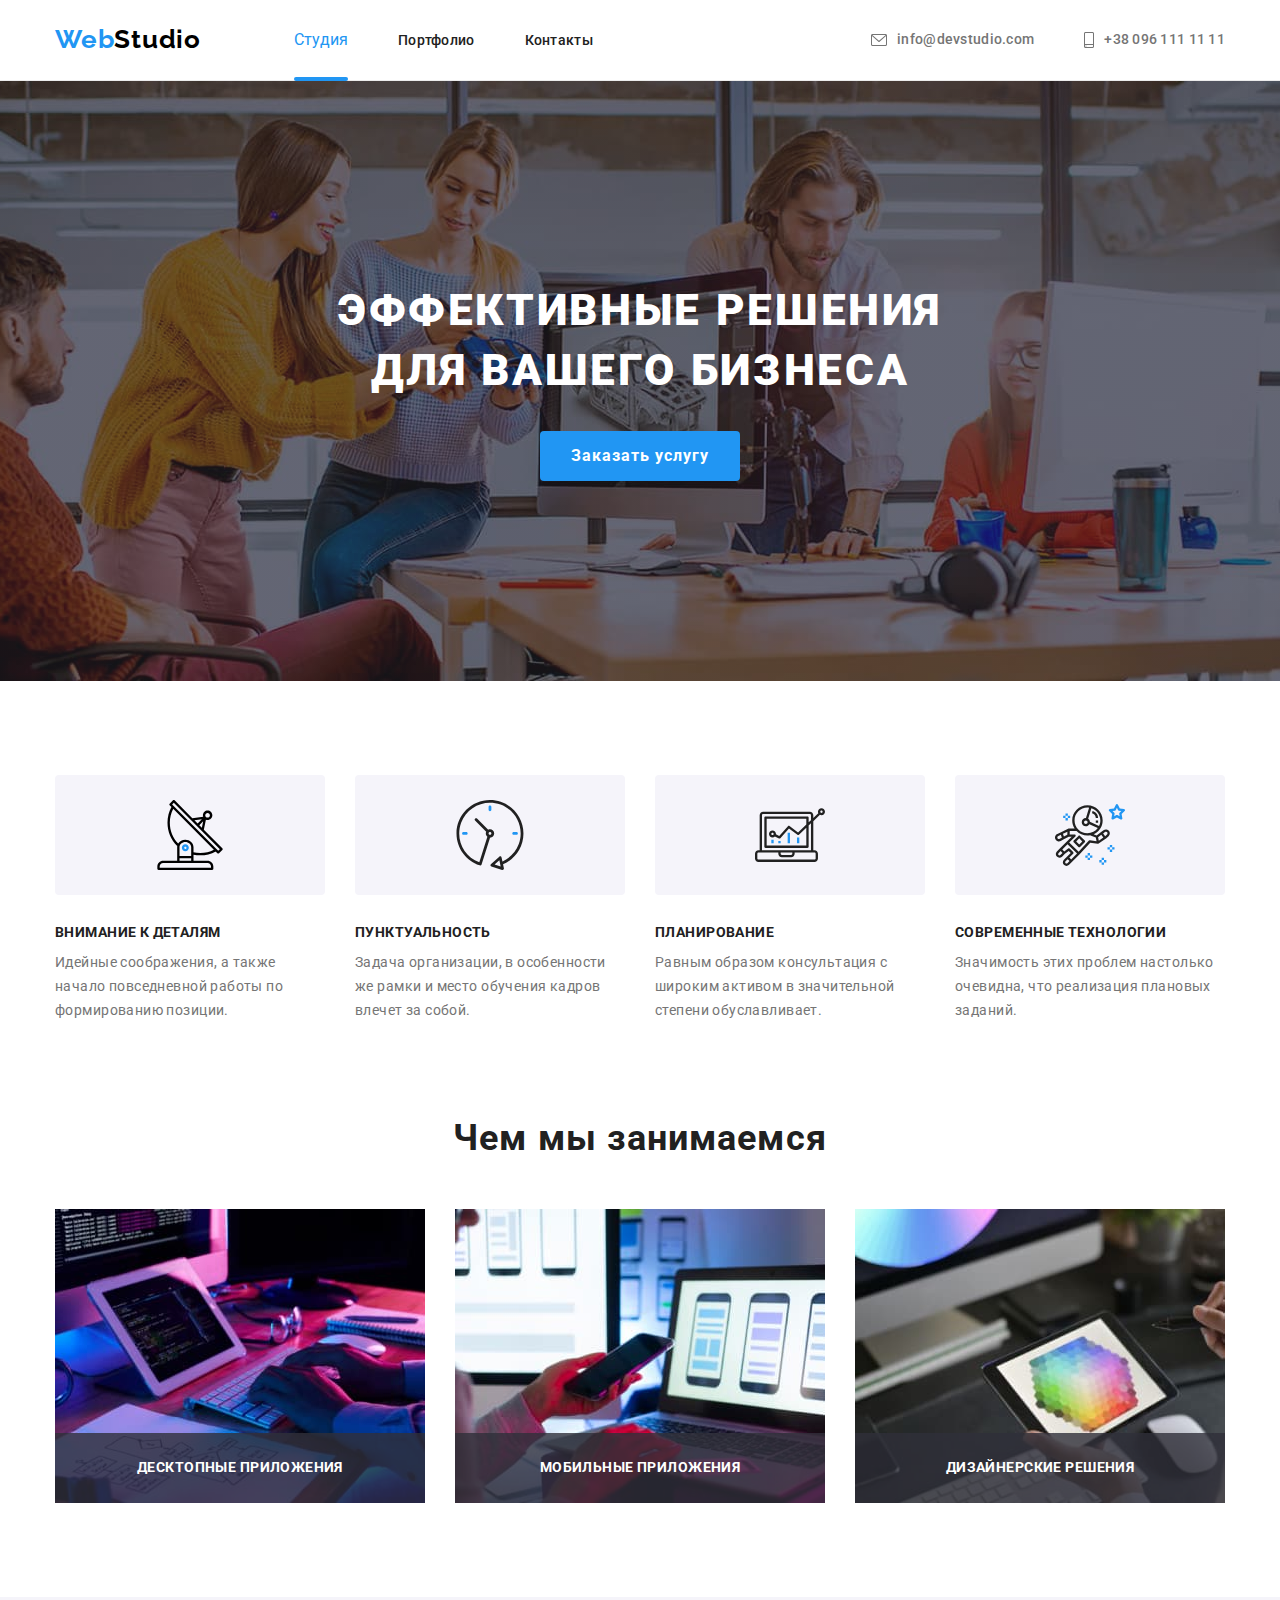
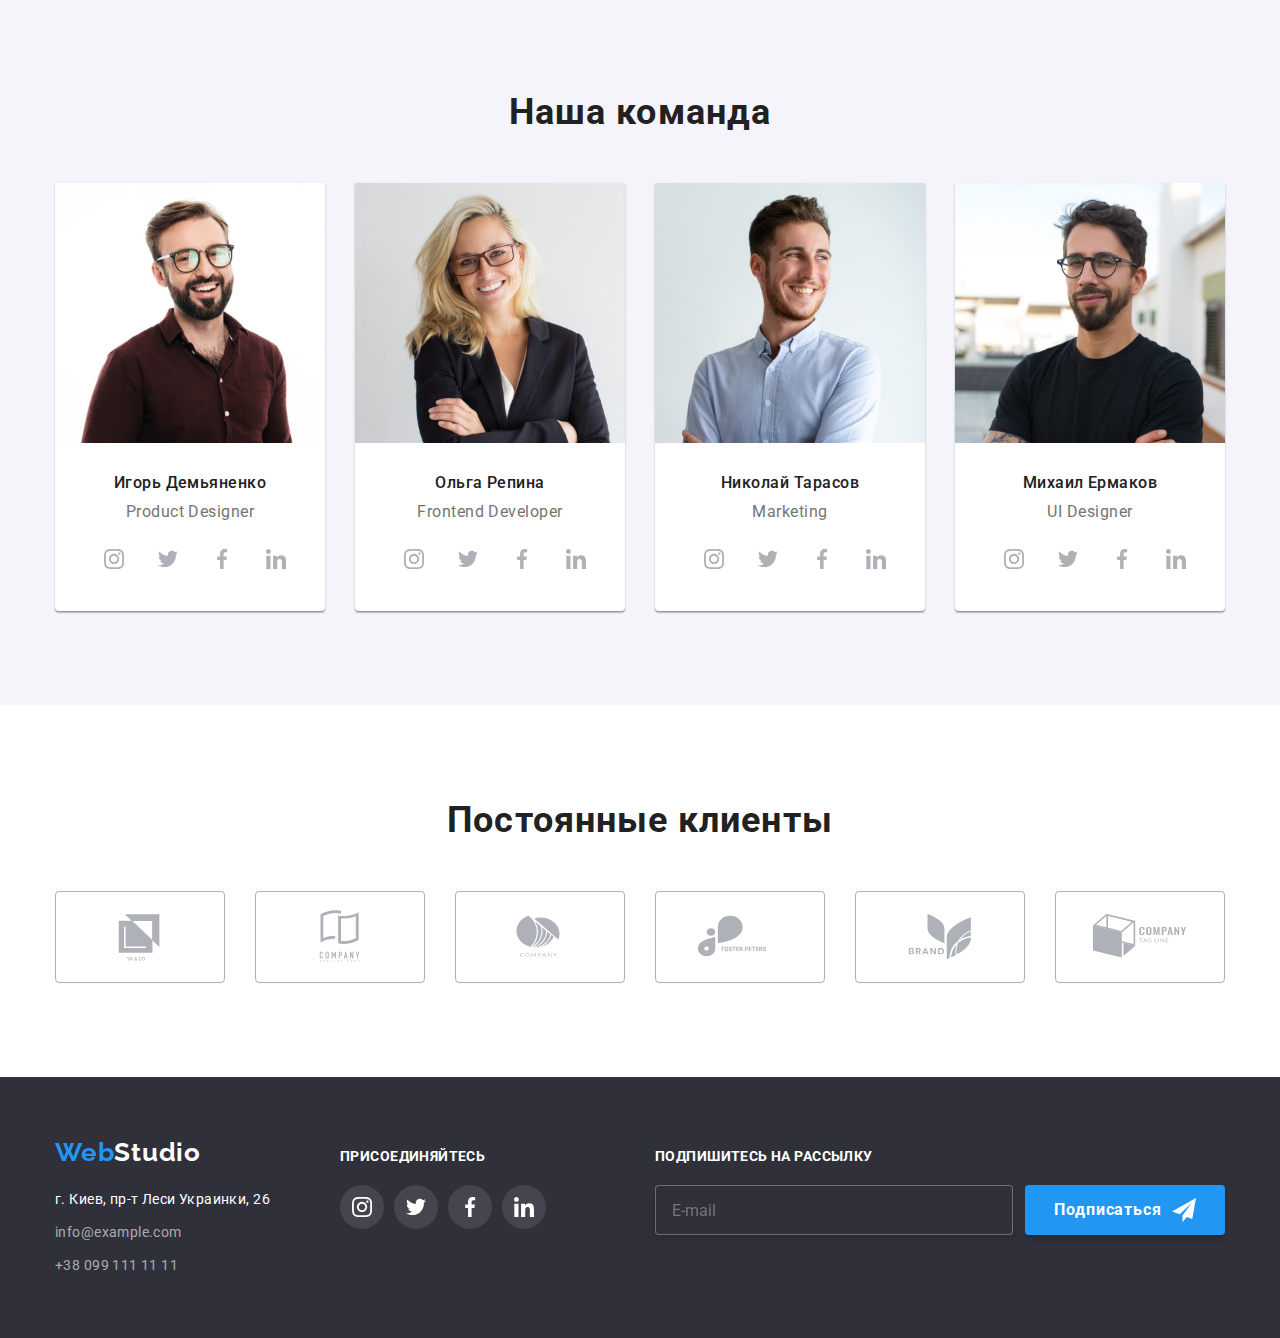
==== commit c7933d67: "Виправлення в дз №6" ====
--- a/index.html
+++ b/index.html
@@ -351,28 +351,28 @@
              <p class="modal-title">Оставьте свои данные, мы вам перезвоним</p>
              <form class="modal-form">
                 <label class="modal-label">Имя
-                    <span class="modal-wrap">
+                    <div class="modal-wrap">
                         <input type="text" class="modal-input" name="modal-name">
-                        <svg class="imput-icon" width="18" height="18">
+                        <svg class="input-icon" width="18" height="18">
                             <use href="./images/icons.svg#icon-person-black"></use>
                         </svg>
-                    </span>
+                    </div>
                 </label>
                 <label class="modal-label">Телефон
-                    <span class="modal-wrap">
+                    <div class="modal-wrap">
                         <input type="text" class="modal-input" name="modal-name">
-                        <svg class="imput-icon" width="18" height="18">
+                        <svg class="input-icon" width="18" height="18">
                             <use href="./images/icons.svg#icon-phone-black"></use>
                         </svg>
-                    </span>
+                    </div>
                 </label>
                 <label class="modal-label">Почта
-                    <span class="modal-wrap">
+                    <div class="modal-wrap">
                         <input type="text" class="modal-input" name="modal-name">
-                        <svg class="imput-icon" width="18" height="18">
+                        <svg class="input-icon" width="18" height="18">
                             <use href="./images/icons.svg#icon-email-black"></use>
                         </svg>
-                    </span>
+                    </div>
                 </label>
                 <label class="modal-label">Комментарий
                     <textarea class="online-comment" name="modal-text" rows="6" placeholder="Введите текст"></textarea>
@@ -384,7 +384,9 @@
                             <svg class="check-icon" width="11" height="8">
                                 <use href="./images/icons.svg#icon-check"></use>
                             </svg>
-                        </span>Соглашаюсь с рассылкой и принимаю&nbsp; <a href="">Условия договора</a></label>
+                        </span>
+                        </label>
+                        <p class="modal-field-text">Соглашаюсь с рассылкой и принимаю&nbsp; <a href="" class="check-link link">Условия договора</a></p>
                 </div>
                 <button type="submit" class="btn-submit">Отправить</button>
              </form>
--- a/css/ctyle.css
+++ b/css/ctyle.css
@@ -626,6 +626,9 @@
   margin-bottom: 20px;
 }
 
+.footer-container-icon {
+  margin-right: 98.539px;
+}
 
 .footer-list-icon {
   display: flex;
@@ -665,7 +668,6 @@
 
 .subscribe {
   display: block;
-  margin-left: auto;
 }
 
 .subscribe-title {
@@ -691,6 +693,7 @@
 .email-form {
   width: 358px;
   height: 50px;
+  color: var(--header-color);
   background-color: #2F303A;
   border: 1px solid rgba(255, 255, 255, 0.3);
   filter: drop-shadow(0px 4px 4px rgba(0, 0, 0, 0.15));
@@ -784,14 +787,29 @@
   display: inline-block;
   position: relative;
   margin-top: 4px;
-  color: var(--link-color);
-}
-
-.imput-icon {
+  color: var(--accent-color);
+  transition: color 250ms cubic-bezier(.4, 0, .2, 1);
+}
+
+.modal-input {
+  width: 100%;
+  height: 40px;
+  border: 1px solid rgba(33, 33, 33, 0.2);
+  border-radius: 4px;
+  background-color: transparent;
+  padding: 12px 42px;
+  cursor: pointer;
+  transition: border-color 250ms cubic-bezier(.4, 0, .2, 1);
+  outline: transparent;
+}
+
+.input-icon {
   position: absolute;
   top: 11px;
   left: 12px;
-  fill: currentColor;
+  cursor: pointer;
+  fill: var(--title-color);
+  transition: fill 250ms cubic-bezier(.4, 0, .2, 1);
 }
 
 .online-comment {
@@ -804,66 +822,82 @@
   letter-spacing: 0.01em;
   padding: 12px 16px;
   margin-top: 4px;
+  cursor: pointer;
   outline: transparent;
-}
-
+  transition: border-color 250ms cubic-bezier(.4, 0, .2, 1);
+}
+
+.online-comment:hover,
 .online-comment:focus {
   border-color: var(--accent-color);
 }
 
-.modal-input {
-  width: 100%;
-  height: 40px;
-  border: 1px solid rgba(33, 33, 33, 0.2);
-  border-radius: 4px;
-  background-color: transparent;
-  cursor: pointer;
-  padding: 12px 42px;
-  transition: border-color 250ms cubic-bezier(.4, 0, .2, 1);
-  outline: transparent;
-}
-
+.modal-input:hover,
 .modal-input:focus {
   border-color: var(--accent-color);
 }
 
-.modal-input:focus + .imput-icon {
+.modal-input:hover+.input-icon,
+.modal-input:focus+.input-icon {
+  border-color: var(--accent-color);
   fill: var(--accent-color);
+  transition: color 250ms cubic-bezier(.4, 0, .2, 1);
 }
 
 .modal-field {
+  display: flex;
+  justify-content: center;
+  align-items: center;
   margin-top: 20px;
 }
 
 .check-text {
-  font-size: 14px;
-  line-height: 1.71;
-  letter-spacing: 0.03em;
-  color: var(--text-color);
-  display: flex;
-  align-items: center;
+  
   position: relative;
 }
 
 .check-text span {
   width: 16px;
   height: 15px;
-  border: 1px solid var(--link-color);
+  border: 2px solid var(--title-color);
+  border-radius: 2px;
   margin-right: 5px;
   display: flex;
   align-items: center;
   justify-content: center;
-}
-
-.check-text a {
+  cursor: pointer;
+  transition: border-color 250ms cubic-bezier(.4, 0, .2, 1);
+}
+
+.modal-field-text {
   font-size: 14px;
   line-height: 1.71;
   letter-spacing: 0.03em;
-  color: var(--accent-color);
+  color: var(--text-color);
+  display: flex;
+  align-items: center;
+}
+
+.check-text span:hover,
+.check-text span:focus {
+  border-color: var(--accent-color);
+}
+
+.check-link {
+  font-size: 14px;
+  line-height: 1.71;
+  letter-spacing: 0.03em;
+  color: var(--accent-color);
+}
+
+.check-link {
+  text-decoration: none;
 }
 
 .check-icon {
   fill: transparent;
+  cursor: pointer;
+  transition: fill 250ms cubic-bezier(.4, 0, .2, 1);
 }
 
 .input-check:checked + .check-text span {
@@ -1136,8 +1170,6 @@
   transition: background-color 250ms cubic-bezier(.4, 0, .2, 1), color 250ms cubic-bezier(.4, 0, .2, 1), box-shadow 250ms cubic-bezier(.4, 0, .2, 1);
 }
 
-
-
 .filter-btn-web {
   font-weight: 500;
   font-size: 16px;
@@ -1482,6 +1514,7 @@
 .email-form {
   width: 358px;
   height: 50px;
+  color: var(--header-color);
   background-color: #2F303A;
   border: 1px solid rgba(255, 255, 255, 0.3);
   filter: drop-shadow(0px 4px 4px rgba(0, 0, 0, 0.15));
